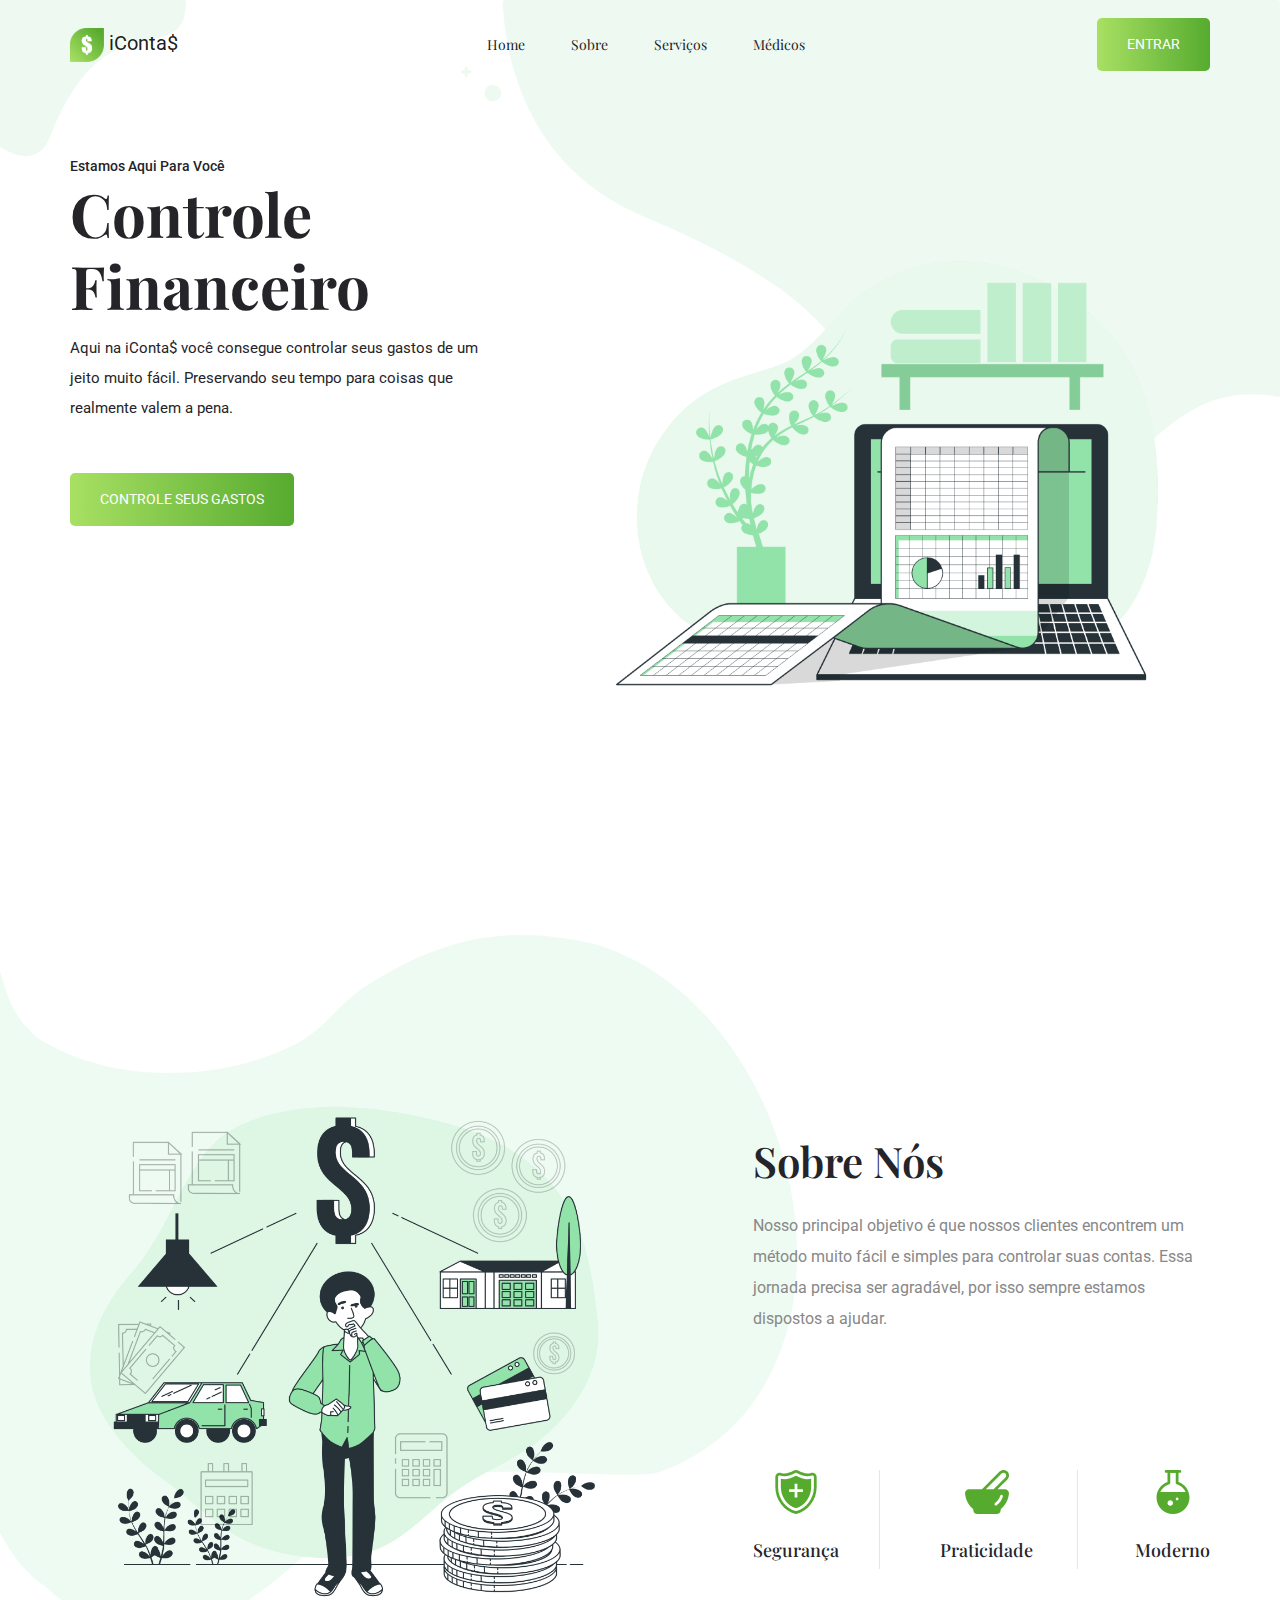
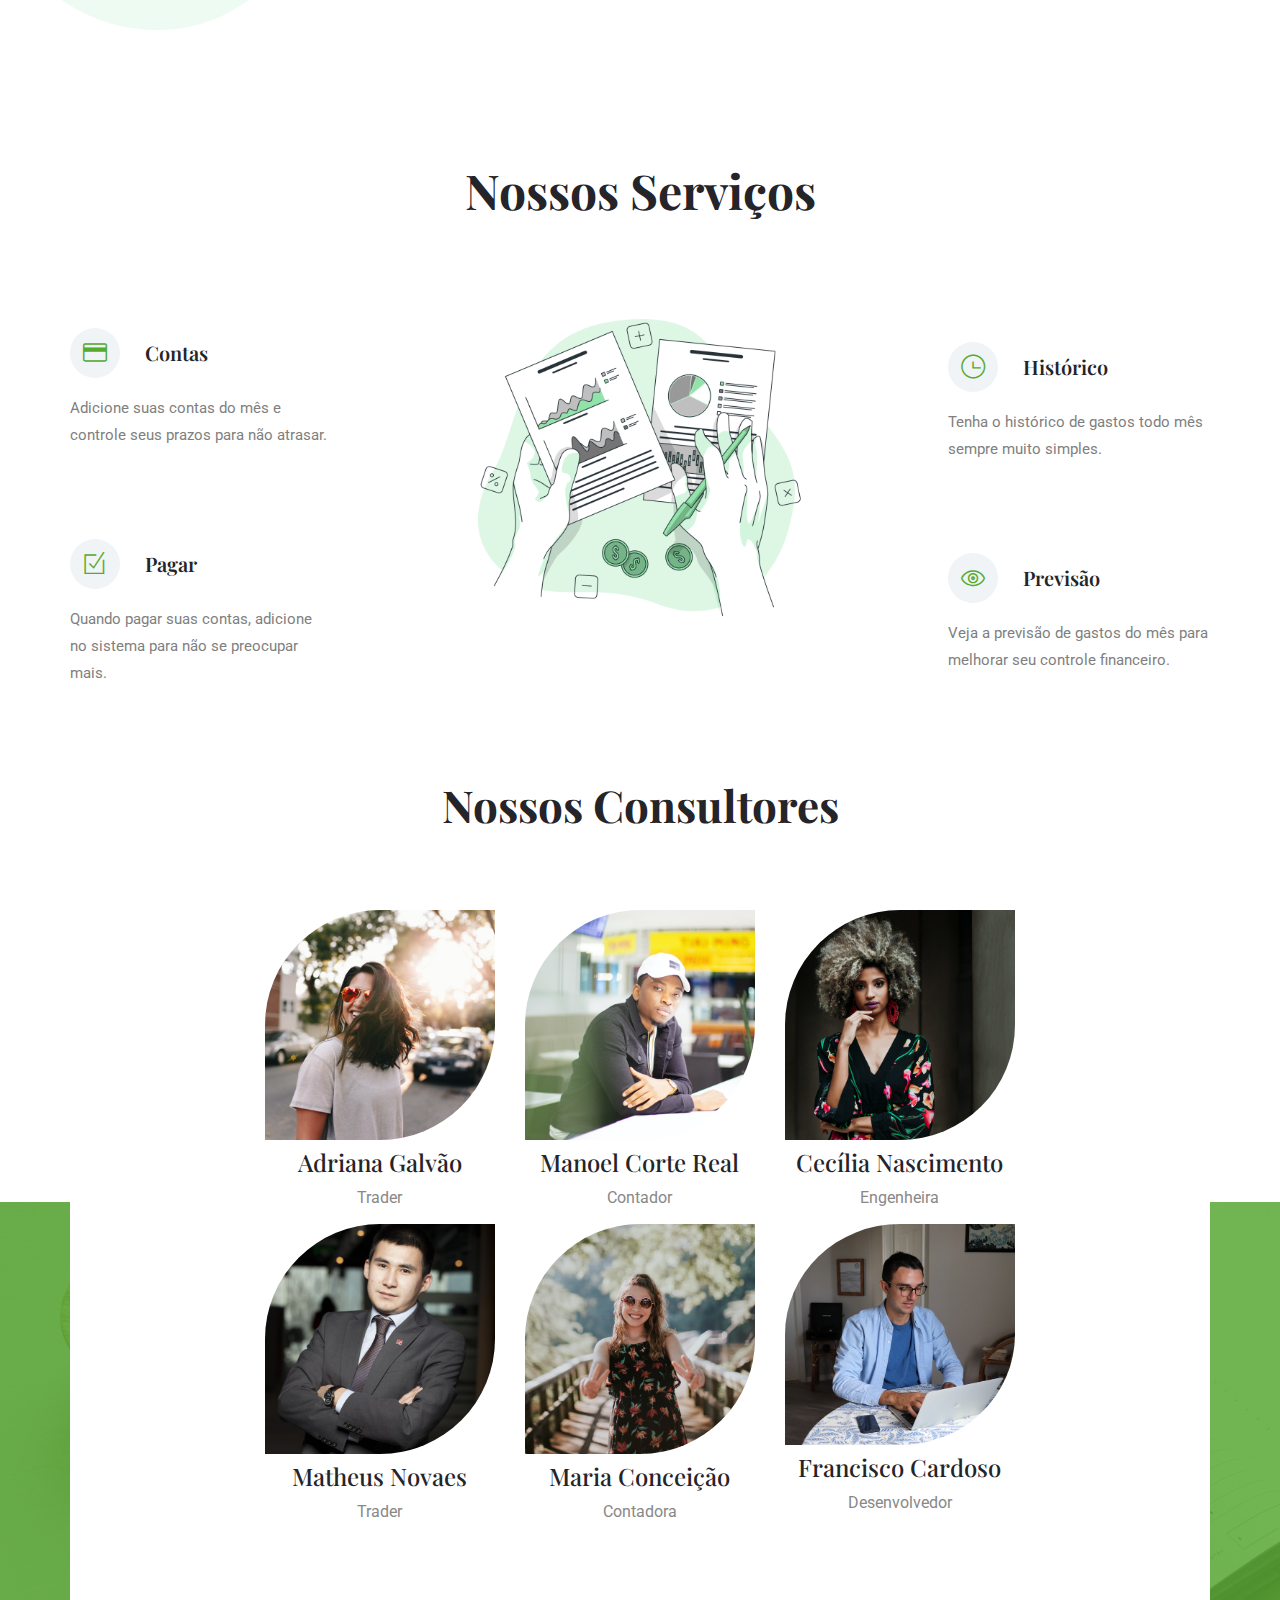
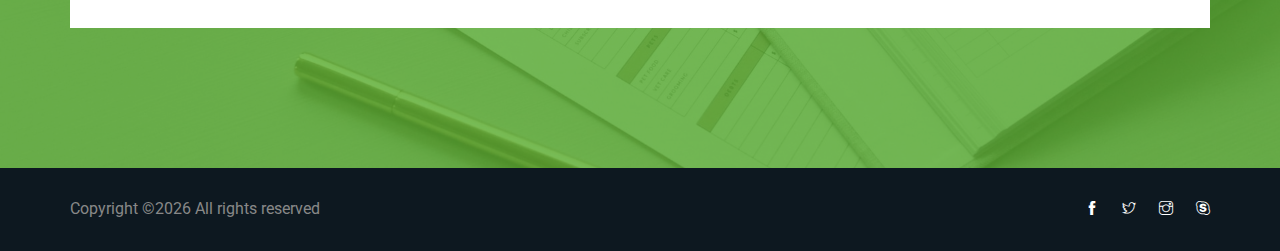
==== templates/index.html @ d731436c "Initial commit" ====
<!DOCTYPE html>
<html>
    <head>
        <!-- Required meta tags -->
        <meta charset="utf-8">
        <meta name="viewport" content="width=device-width, initial-scale=1, shrink-to-fit=no">
        <meta name="description" content="Nosso principal objetivo é que nossos pacientes encontrem o médico perfeito e agende uma consulta do modo mais fácil possível. Essa jornada precisa ser agradável, por isso sempre estamos dispostos a ajudar." />
        <meta name="keywords" content="medico, agendar, consulta, online, agendar consulta, clinica"/>
        <meta name="author" content="Eduardo Nascimento"/>
        <title>iConta$ | Controle de Gastos</title>
        <link rel="icon" href="/static/img/landing/favicon.png">
        <!-- Bootstrap CSS -->
        <link rel="stylesheet" href="/static/css/bootstrap.min.css">
        <!-- themify CSS -->
        <link rel="stylesheet" href="/static/css/landing/themify-icons.css">
        <!-- style CSS -->
        <link rel="stylesheet" href="/static/css/landing/app.css">
    </head>
    <body>
        <!--::header part start::-->
        <header class="main_menu home_menu">
            <div class="container">
                <div class="row align-items-center">
                    <div class="col-lg-12">
                        <nav class="navbar navbar-expand-lg navbar-light">
                            <a class="navbar-brand" href="/"> <img src="/static/img/landing/logo.png" width="34"
                                    alt="logo"> iConta$
                            </a>
                            <button class="navbar-toggler" type="button" data-toggle="collapse"
                                data-target="#navbarSupportedContent" aria-controls="navbarSupportedContent"
                                aria-expanded="false" aria-label="Toggle navigation">
                                <span class="navbar-toggler-icon"></span>
                            </button>

                            <div class="collapse navbar-collapse main-menu-item justify-content-center"
                                id="navbarSupportedContent">
                                <ul class="navbar-nav align-items-center">
                                    <li class="nav-item active">
                                        <a class="nav-link" href="#">Home</a>
                                    </li>
                                    <li class="nav-item">
                                        <a class="nav-link" href="#about">Sobre</a>
                                    </li>
                                    <li class="nav-item">
                                        <a class="nav-link" href="#services">Serviços</a>
                                    </li>
                                    <li class="nav-item">
                                        <a class="nav-link" href="#doctors">Médicos</a>
                                    </li>
                                </ul>
                            </div>
                            <a class="btn_2 d-none d-lg-block" href="/login">Entrar</a>
                        </nav>
                    </div>
                </div>
            </div>
        </header>
        <!-- Header part end-->

        <!-- banner part start-->
        <section class="banner_part">
            <div class="container">
                <div class="row align-items-center">
                    <div class="col-lg-5 col-xl-5">
                        <div class="banner_text">
                            <div class="banner_text_iner">
                                <h5>Estamos aqui para você</h5>
                                <h1>Controle Financeiro</h1>
                                <p>Aqui na iConta$ você consegue controlar seus gastos
                                    de um jeito muito fácil. Preservando seu tempo
                                    para coisas que realmente valem a pena.</p>
                                <a href="/login" class="btn_2">Controle seus gastos</a>
                            </div>
                        </div>
                    </div>
                    <div class="col-lg-7">
                        <div class="banner_img">
                            <img src="/static/img/landing/header-image.png" alt="">
                        </div>
                    </div>
                </div>
            </div>
        </section>
        <!-- banner part start-->

        <!-- about us part start-->
        <section class="about_us padding_top" id="about">
            <div class="container">
                <div class="row justify-content-between align-items-center">
                    <div class="col-md-6 col-lg-6">
                        <div class="about_us_img">
                            <img src="/static/img/landing/about-image.png" alt="">
                        </div>
                    </div>
                    <div class="col-md-6 col-lg-5">
                        <div class="about_us_text">
                            <h2>Sobre Nós</h2>
                            <p>Nosso principal objetivo é que nossos clientes encontrem um método
                                muito fácil e simples para controlar suas contas. Essa jornada
                                precisa ser agradável, por isso sempre estamos dispostos a ajudar. </p>
                            <div class="banner_item">
                                <div class="single_item">
                                    <img src="/static/img/landing/icon/banner_1.svg" alt="">
                                    <h5>Segurança</h5>
                                </div>
                                <div class="single_item">
                                    <img src="/static/img/landing/icon/banner_2.svg" alt="">
                                    <h5>Praticidade</h5>
                                </div>
                                <div class="single_item">
                                    <img src="/static/img/landing/icon/banner_3.svg" alt="">
                                    <h5>Moderno</h5>
                                </div>
                            </div>
                        </div>
                    </div>
                </div>
            </div>
        </section>
        <!-- about us part end-->

        <!-- feature_part start-->
        <section class="feature_part" id="services">
            <div class="container">
                <div class="row justify-content-center">
                    <div class="col-xl-8">
                        <div class="section_tittle text-center">
                            <h2>Nossos Serviços</h2>
                        </div>
                    </div>
                </div>
                <div class="row justify-content-between align-items-center">
                    <div class="col-lg-3 col-sm-12">
                        <div class="single_feature">
                            <div class="single_feature_part">
                                <span class="single_feature_icon">
                                    <i class="ti-credit-card"></i>
                                </span>
                                <h4>Contas</h4>
                                <p>Adicione suas contas do mês
                                    e controle seus prazos para
                                    não atrasar.</p>
                            </div>
                        </div>
                        <div class="single_feature">
                            <div class="single_feature_part">
                                <span class="single_feature_icon">
                                    <i class="ti-check-box"></i>
                                </span>
                                <h4>Pagar</h4>
                                <p>Quando pagar suas contas,
                                    adicione no sistema para
                                    não se preocupar mais.</p>
                            </div>
                        </div>
                    </div>
                    <div class="col-lg-4 col-sm-12">
                        <div class="single_feature_img">
                            <img src="/static/img/landing/services-image.png" alt="">
                        </div>
                    </div>
                    <div class="col-lg-3 col-sm-12">
                        <div class="single_feature">
                            <div class="single_feature_part">
                                <span class="single_feature_icon">
                                    <i class="ti-time"></i>
                                </span>
                                <h4>Histórico</h4>
                                <p>Tenha o histórico de
                                    gastos todo mês sempre
                                    muito simples.
                                </p>
                            </div>
                        </div>
                        <div class="single_feature">
                            <div class="single_feature_part">
                                <span class="single_feature_icon">
                                    <i class="ti-eye"></i>
                                </span>
                                <h4>Previsão</h4>
                                <p>Veja a previsão de gastos
                                    do mês para melhorar seu
                                    controle financeiro.</p>
                            </div>
                        </div>
                    </div>
                </div>
            </div>
        </section>
        <!-- feature_part start-->

        <!-- our depertment part start-->
        <section class="our_depertment section_padding" id="doctors">
            <div class="container">
                <div class="row justify-content-center text-center">
                    <div class="col-xl-12">
                        <div class="depertment_content">
                            <div class="row justify-content-center">
                                <div class="col-xl-8">
                                    <h2>Nossos Consultores</h2>
                                    <div class="row">
                                        <div class="col-lg-4 col-sm-4">
                                            <img class="img-shape" src="/static/img/pictures/woman-1.jpg" alt="doctor">
                                            <h3>Adriana Galvão</h3>
                                            <p>Trader</p>
                                        </div>
                                        <div class="col-lg-4 col-sm-4">
                                            <img class="img-shape" src="/static/img/pictures/man-1.jpg" alt="doctor">
                                            <h3>Manoel Corte Real</h3>
                                            <p>Contador</p>
                                        </div>
                                        <div class="col-lg-4 col-sm-4">
                                            <img class="img-shape" src="/static/img/pictures/woman-2-extra.jpg" alt="doctor">
                                            <h3>Cecília Nascimento</h3>
                                            <p>Engenheira</p>
                                        </div>
                                        <div class="col-lg-4 col-sm-4">
                                            <img class="img-shape" src="/static/img/pictures/man-2.jpg" alt="doctor">
                                            <h3>Matheus Novaes</h3>
                                            <p>Trader</p>
                                        </div>
                                        <div class="col-lg-4 col-sm-4">
                                            <img class="img-shape" src="/static/img/pictures/woman-3.jpg" alt="doctor">
                                            <h3>Maria Conceição</h3>
                                            <p>Contadora</p>
                                        </div>
                                        <div class="col-lg-4 col-sm-4">
                                            <img class="img-shape" src="/static/img/pictures/man-3.jpg" alt="doctor">
                                            <h3>Francisco Cardoso</h3>
                                            <p>Desenvolvedor</p>
                                        </div>
                                    </div>
                                </div>
                            </div>

                        </div>
                    </div>
                </div>
            </div>
        </section>
        <!-- our depertment part end-->

        <!-- footer part start-->
        <footer class="footer-area">
            <div class="copyright_part">
                <div class="container">
                    <div class="row align-items-center">
                        <p class="footer-text m-0 col-lg-8 col-md-12">
                            Copyright &copy;<script>
                                document.write(new Date().getFullYear());
                            </script> All rights reserved
                        </p>
                        <div class="col-lg-4 col-md-12 text-center text-lg-right footer-social">
                            <a href="#"><i class="ti-facebook"></i></a>
                            <a href="#"> <i class="ti-twitter"></i> </a>
                            <a href="#"><i class="ti-instagram"></i></a>
                            <a href="#"><i class="ti-skype"></i></a>
                        </div>
                    </div>
                </div>
            </div>
        </footer>
        <!-- footer part end-->

        <!-- jquery plugins here-->
        <script src="/static/js/landing/jquery-1.12.1.min.js"></script>
        <!-- custom js -->
        <script src="/static/js/landing/custom.js"></script>
    </body>
</html>
---- static/css/landing/themify-icons.css ----
@font-face {
	font-family: 'themify';
	src:url('../../fonts/landing/themify.eot?-fvbane');
	src:url('../../fonts/landing/themify.eot?#iefix-fvbane') format('embedded-opentype'),
		url('../../fonts/landing/themify.woff?-fvbane') format('woff'),
		url('../../fonts/landing/themify.ttf?-fvbane') format('truetype'),
		url('../../fonts/landing/themify.svg?-fvbane#themify') format('svg');
	font-weight: normal;
	font-style: normal;
}

[class^="ti-"], [class*=" ti-"] {
	font-family: 'themify';
	font-style: normal;
	font-weight: normal;
	font-variant: normal;
	text-transform: none;
	line-height: 1;

	/* Better Font Rendering =========== */
	-webkit-font-smoothing: antialiased;
	-moz-osx-font-smoothing: grayscale;
}

.ti-wand:before {
	content: "\e600";
}
.ti-volume:before {
	content: "\e601";
}
.ti-user:before {
	content: "\e602";
}
.ti-unlock:before {
	content: "\e603";
}
.ti-unlink:before {
	content: "\e604";
}
.ti-trash:before {
	content: "\e605";
}
.ti-thought:before {
	content: "\e606";
}
.ti-target:before {
	content: "\e607";
}
.ti-tag:before {
	content: "\e608";
}
.ti-tablet:before {
	content: "\e609";
}
.ti-star:before {
	content: "\e60a";
}
.ti-spray:before {
	content: "\e60b";
}
.ti-signal:before {
	content: "\e60c";
}
.ti-shopping-cart:before {
	content: "\e60d";
}
.ti-shopping-cart-full:before {
	content: "\e60e";
}
.ti-settings:before {
	content: "\e60f";
}
.ti-search:before {
	content: "\e610";
}
.ti-zoom-in:before {
	content: "\e611";
}
.ti-zoom-out:before {
	content: "\e612";
}
.ti-cut:before {
	content: "\e613";
}
.ti-ruler:before {
	content: "\e614";
}
.ti-ruler-pencil:before {
	content: "\e615";
}
.ti-ruler-alt:before {
	content: "\e616";
}
.ti-bookmark:before {
	content: "\e617";
}
.ti-bookmark-alt:before {
	content: "\e618";
}
.ti-reload:before {
	content: "\e619";
}
.ti-plus:before {
	content: "\e61a";
}
.ti-pin:before {
	content: "\e61b";
}
.ti-pencil:before {
	content: "\e61c";
}
.ti-pencil-alt:before {
	content: "\e61d";
}
.ti-paint-roller:before {
	content: "\e61e";
}
.ti-paint-bucket:before {
	content: "\e61f";
}
.ti-na:before {
	content: "\e620";
}
.ti-mobile:before {
	content: "\e621";
}
.ti-minus:before {
	content: "\e622";
}
.ti-medall:before {
	content: "\e623";
}
.ti-medall-alt:before {
	content: "\e624";
}
.ti-marker:before {
	content: "\e625";
}
.ti-marker-alt:before {
	content: "\e626";
}
.ti-arrow-up:before {
	content: "\e627";
}
.ti-arrow-right:before {
	content: "\e628";
}
.ti-arrow-left:before {
	content: "\e629";
}
.ti-arrow-down:before {
	content: "\e62a";
}
.ti-lock:before {
	content: "\e62b";
}
.ti-location-arrow:before {
	content: "\e62c";
}
.ti-link:before {
	content: "\e62d";
}
.ti-layout:before {
	content: "\e62e";
}
.ti-layers:before {
	content: "\e62f";
}
.ti-layers-alt:before {
	content: "\e630";
}
.ti-key:before {
	content: "\e631";
}
.ti-import:before {
	content: "\e632";
}
.ti-image:before {
	content: "\e633";
}
.ti-heart:before {
	content: "\e634";
}
.ti-heart-broken:before {
	content: "\e635";
}
.ti-hand-stop:before {
	content: "\e636";
}
.ti-hand-open:before {
	content: "\e637";
}
.ti-hand-drag:before {
	content: "\e638";
}
.ti-folder:before {
	content: "\e639";
}
.ti-flag:before {
	content: "\e63a";
}
.ti-flag-alt:before {
	content: "\e63b";
}
.ti-flag-alt-2:before {
	content: "\e63c";
}
.ti-eye:before {
	content: "\e63d";
}
.ti-export:before {
	content: "\e63e";
}
.ti-exchange-vertical:before {
	content: "\e63f";
}
.ti-desktop:before {
	content: "\e640";
}
.ti-cup:before {
	content: "\e641";
}
.ti-crown:before {
	content: "\e642";
}
.ti-comments:before {
	content: "\e643";
}
.ti-comment:before {
	content: "\e644";
}
.ti-comment-alt:before {
	content: "\e645";
}
.ti-close:before {
	content: "\e646";
}
.ti-clip:before {
	content: "\e647";
}
.ti-angle-up:before {
	content: "\e648";
}
.ti-angle-right:before {
	content: "\e649";
}
.ti-angle-left:before {
	content: "\e64a";
}
.ti-angle-down:before {
	content: "\e64b";
}
.ti-check:before {
	content: "\e64c";
}
.ti-check-box:before {
	content: "\e64d";
}
.ti-camera:before {
	content: "\e64e";
}
.ti-announcement:before {
	content: "\e64f";
}
.ti-brush:before {
	content: "\e650";
}
.ti-briefcase:before {
	content: "\e651";
}
.ti-bolt:before {
	content: "\e652";
}
.ti-bolt-alt:before {
	content: "\e653";
}
.ti-blackboard:before {
	content: "\e654";
}
.ti-bag:before {
	content: "\e655";
}
.ti-move:before {
	content: "\e656";
}
.ti-arrows-vertical:before {
	content: "\e657";
}
.ti-arrows-horizontal:before {
	content: "\e658";
}
.ti-fullscreen:before {
	content: "\e659";
}
.ti-arrow-top-right:before {
	content: "\e65a";
}
.ti-arrow-top-left:before {
	content: "\e65b";
}
.ti-arrow-circle-up:before {
	content: "\e65c";
}
.ti-arrow-circle-right:before {
	content: "\e65d";
}
.ti-arrow-circle-left:before {
	content: "\e65e";
}
.ti-arrow-circle-down:before {
	content: "\e65f";
}
.ti-angle-double-up:before {
	content: "\e660";
}
.ti-angle-double-right:before {
	content: "\e661";
}
.ti-angle-double-left:before {
	content: "\e662";
}
.ti-angle-double-down:before {
	content: "\e663";
}
.ti-zip:before {
	content: "\e664";
}
.ti-world:before {
	content: "\e665";
}
.ti-wheelchair:before {
	content: "\e666";
}
.ti-view-list:before {
	content: "\e667";
}
.ti-view-list-alt:before {
	content: "\e668";
}
.ti-view-grid:before {
	content: "\e669";
}
.ti-uppercase:before {
	content: "\e66a";
}
.ti-upload:before {
	content: "\e66b";
}
.ti-underline:before {
	content: "\e66c";
}
.ti-truck:before {
	content: "\e66d";
}
.ti-timer:before {
	content: "\e66e";
}
.ti-ticket:before {
	content: "\e66f";
}
.ti-thumb-up:before {
	content: "\e670";
}
.ti-thumb-down:before {
	content: "\e671";
}
.ti-text:before {
	content: "\e672";
}
.ti-stats-up:before {
	content: "\e673";
}
.ti-stats-down:before {
	content: "\e674";
}
.ti-split-v:before {
	content: "\e675";
}
.ti-split-h:before {
	content: "\e676";
}
.ti-smallcap:before {
	content: "\e677";
}
.ti-shine:before {
	content: "\e678";
}
.ti-shift-right:before {
	content: "\e679";
}
.ti-shift-left:before {
	content: "\e67a";
}
.ti-shield:before {
	content: "\e67b";
}
.ti-notepad:before {
	content: "\e67c";
}
.ti-server:before {
	content: "\e67d";
}
.ti-quote-right:before {
	content: "\e67e";
}
.ti-quote-left:before {
	content: "\e67f";
}
.ti-pulse:before {
	content: "\e680";
}
.ti-printer:before {
	content: "\e681";
}
.ti-power-off:before {
	content: "\e682";
}
.ti-plug:before {
	content: "\e683";
}
.ti-pie-chart:before {
	content: "\e684";
}
.ti-paragraph:before {
	content: "\e685";
}
.ti-panel:before {
	content: "\e686";
}
.ti-package:before {
	content: "\e687";
}
.ti-music:before {
	content: "\e688";
}
.ti-music-alt:before {
	content: "\e689";
}
.ti-mouse:before {
	content: "\e68a";
}
.ti-mouse-alt:before {
	content: "\e68b";
}
.ti-money:before {
	content: "\e68c";
}
.ti-microphone:before {
	content: "\e68d";
}
.ti-menu:before {
	content: "\e68e";
}
.ti-menu-alt:before {
	content: "\e68f";
}
.ti-map:before {
	content: "\e690";
}
.ti-map-alt:before {
	content: "\e691";
}
.ti-loop:before {
	content: "\e692";
}
.ti-location-pin:before {
	content: "\e693";
}
.ti-list:before {
	content: "\e694";
}
.ti-light-bulb:before {
	content: "\e695";
}
.ti-Italic:before {
	content: "\e696";
}
.ti-info:before {
	content: "\e697";
}
.ti-infinite:before {
	content: "\e698";
}
.ti-id-badge:before {
	content: "\e699";
}
.ti-hummer:before {
	content: "\e69a";
}
.ti-home:before {
	content: "\e69b";
}
.ti-help:before {
	content: "\e69c";
}
.ti-headphone:before {
	content: "\e69d";
}
.ti-harddrives:before {
	content: "\e69e";
}
.ti-harddrive:before {
	content: "\e69f";
}
.ti-gift:before {
	content: "\e6a0";
}
.ti-game:before {
	content: "\e6a1";
}
.ti-filter:before {
	content: "\e6a2";
}
.ti-files:before {
	content: "\e6a3";
}
.ti-file:before {
	content: "\e6a4";
}
.ti-eraser:before {
	content: "\e6a5";
}
.ti-envelope:before {
	content: "\e6a6";
}
.ti-download:before {
	content: "\e6a7";
}
.ti-direction:before {
	content: "\e6a8";
}
.ti-direction-alt:before {
	content: "\e6a9";
}
.ti-dashboard:before {
	content: "\e6aa";
}
.ti-control-stop:before {
	content: "\e6ab";
}
.ti-control-shuffle:before {
	content: "\e6ac";
}
.ti-control-play:before {
	content: "\e6ad";
}
.ti-control-pause:before {
	content: "\e6ae";
}
.ti-control-forward:before {
	content: "\e6af";
}
.ti-control-backward:before {
	content: "\e6b0";
}
.ti-cloud:before {
	content: "\e6b1";
}
.ti-cloud-up:before {
	content: "\e6b2";
}
.ti-cloud-down:before {
	content: "\e6b3";
}
.ti-clipboard:before {
	content: "\e6b4";
}
.ti-car:before {
	content: "\e6b5";
}
.ti-calendar:before {
	content: "\e6b6";
}
.ti-book:before {
	content: "\e6b7";
}
.ti-bell:before {
	content: "\e6b8";
}
.ti-basketball:before {
	content: "\e6b9";
}
.ti-bar-chart:before {
	content: "\e6ba";
}
.ti-bar-chart-alt:before {
	content: "\e6bb";
}
.ti-back-right:before {
	content: "\e6bc";
}
.ti-back-left:before {
	content: "\e6bd";
}
.ti-arrows-corner:before {
	content: "\e6be";
}
.ti-archive:before {
	content: "\e6bf";
}
.ti-anchor:before {
	content: "\e6c0";
}
.ti-align-right:before {
	content: "\e6c1";
}
.ti-align-left:before {
	content: "\e6c2";
}
.ti-align-justify:before {
	content: "\e6c3";
}
.ti-align-center:before {
	content: "\e6c4";
}
.ti-alert:before {
	content: "\e6c5";
}
.ti-alarm-clock:before {
	content: "\e6c6";
}
.ti-agenda:before {
	content: "\e6c7";
}
.ti-write:before {
	content: "\e6c8";
}
.ti-window:before {
	content: "\e6c9";
}
.ti-widgetized:before {
	content: "\e6ca";
}
.ti-widget:before {
	content: "\e6cb";
}
.ti-widget-alt:before {
	content: "\e6cc";
}
.ti-wallet:before {
	content: "\e6cd";
}
.ti-video-clapper:before {
	content: "\e6ce";
}
.ti-video-camera:before {
	content: "\e6cf";
}
.ti-vector:before {
	content: "\e6d0";
}
.ti-themify-logo:before {
	content: "\e6d1";
}
.ti-themify-favicon:before {
	content: "\e6d2";
}
.ti-themify-favicon-alt:before {
	content: "\e6d3";
}
.ti-support:before {
	content: "\e6d4";
}
.ti-stamp:before {
	content: "\e6d5";
}
.ti-split-v-alt:before {
	content: "\e6d6";
}
.ti-slice:before {
	content: "\e6d7";
}
.ti-shortcode:before {
	content: "\e6d8";
}
.ti-shift-right-alt:before {
	content: "\e6d9";
}
.ti-shift-left-alt:before {
	content: "\e6da";
}
.ti-ruler-alt-2:before {
	content: "\e6db";
}
.ti-receipt:before {
	content: "\e6dc";
}
.ti-pin2:before {
	content: "\e6dd";
}
.ti-pin-alt:before {
	content: "\e6de";
}
.ti-pencil-alt2:before {
	content: "\e6df";
}
.ti-palette:before {
	content: "\e6e0";
}
.ti-more:before {
	content: "\e6e1";
}
.ti-more-alt:before {
	content: "\e6e2";
}
.ti-microphone-alt:before {
	content: "\e6e3";
}
.ti-magnet:before {
	content: "\e6e4";
}
.ti-line-double:before {
	content: "\e6e5";
}
.ti-line-dotted:before {
	content: "\e6e6";
}
.ti-line-dashed:before {
	content: "\e6e7";
}
.ti-layout-width-full:before {
	content: "\e6e8";
}
.ti-layout-width-default:before {
	content: "\e6e9";
}
.ti-layout-width-default-alt:before {
	content: "\e6ea";
}
.ti-layout-tab:before {
	content: "\e6eb";
}
.ti-layout-tab-window:before {
	content: "\e6ec";
}
.ti-layout-tab-v:before {
	content: "\e6ed";
}
.ti-layout-tab-min:before {
	content: "\e6ee";
}
.ti-layout-slider:before {
	content: "\e6ef";
}
.ti-layout-slider-alt:before {
	content: "\e6f0";
}
.ti-layout-sidebar-right:before {
	content: "\e6f1";
}
.ti-layout-sidebar-none:before {
	content: "\e6f2";
}
.ti-layout-sidebar-left:before {
	content: "\e6f3";
}
.ti-layout-placeholder:before {
	content: "\e6f4";
}
.ti-layout-menu:before {
	content: "\e6f5";
}
.ti-layout-menu-v:before {
	content: "\e6f6";
}
.ti-layout-menu-separated:before {
	content: "\e6f7";
}
.ti-layout-menu-full:before {
	content: "\e6f8";
}
.ti-layout-media-right-alt:before {
	content: "\e6f9";
}
.ti-layout-media-right:before {
	content: "\e6fa";
}
.ti-layout-media-overlay:before {
	content: "\e6fb";
}
.ti-layout-media-overlay-alt:before {
	content: "\e6fc";
}
.ti-layout-media-overlay-alt-2:before {
	content: "\e6fd";
}
.ti-layout-media-left-alt:before {
	content: "\e6fe";
}
.ti-layout-media-left:before {
	content: "\e6ff";
}
.ti-layout-media-center-alt:before {
	content: "\e700";
}
.ti-layout-media-center:before {
	content: "\e701";
}
.ti-layout-list-thumb:before {
	content: "\e702";
}
.ti-layout-list-thumb-alt:before {
	content: "\e703";
}
.ti-layout-list-post:before {
	content: "\e704";
}
.ti-layout-list-large-image:before {
	content: "\e705";
}
.ti-layout-line-solid:before {
	content: "\e706";
}
.ti-layout-grid4:before {
	content: "\e707";
}
.ti-layout-grid3:before {
	content: "\e708";
}
.ti-layout-grid2:before {
	content: "\e709";
}
.ti-layout-grid2-thumb:before {
	content: "\e70a";
}
.ti-layout-cta-right:before {
	content: "\e70b";
}
.ti-layout-cta-left:before {
	content: "\e70c";
}
.ti-layout-cta-center:before {
	content: "\e70d";
}
.ti-layout-cta-btn-right:before {
	content: "\e70e";
}
.ti-layout-cta-btn-left:before {
	content: "\e70f";
}
.ti-layout-column4:before {
	content: "\e710";
}
.ti-layout-column3:before {
	content: "\e711";
}
.ti-layout-column2:before {
	content: "\e712";
}
.ti-layout-accordion-separated:before {
	content: "\e713";
}
.ti-layout-accordion-merged:before {
	content: "\e714";
}
.ti-layout-accordion-list:before {
	content: "\e715";
}
.ti-ink-pen:before {
	content: "\e716";
}
.ti-info-alt:before {
	content: "\e717";
}
.ti-help-alt:before {
	content: "\e718";
}
.ti-headphone-alt:before {
	content: "\e719";
}
.ti-hand-point-up:before {
	content: "\e71a";
}
.ti-hand-point-right:before {
	content: "\e71b";
}
.ti-hand-point-left:before {
	content: "\e71c";
}
.ti-hand-point-down:before {
	content: "\e71d";
}
.ti-gallery:before {
	content: "\e71e";
}
.ti-face-smile:before {
	content: "\e71f";
}
.ti-face-sad:before {
	content: "\e720";
}
.ti-credit-card:before {
	content: "\e721";
}
.ti-control-skip-forward:before {
	content: "\e722";
}
.ti-control-skip-backward:before {
	content: "\e723";
}
.ti-control-record:before {
	content: "\e724";
}
.ti-control-eject:before {
	content: "\e725";
}
.ti-comments-smiley:before {
	content: "\e726";
}
.ti-brush-alt:before {
	content: "\e727";
}
.ti-youtube:before {
	content: "\e728";
}
.ti-vimeo:before {
	content: "\e729";
}
.ti-twitter:before {
	content: "\e72a";
}
.ti-time:before {
	content: "\e72b";
}
.ti-tumblr:before {
	content: "\e72c";
}
.ti-skype:before {
	content: "\e72d";
}
.ti-share:before {
	content: "\e72e";
}
.ti-share-alt:before {
	content: "\e72f";
}
.ti-rocket:before {
	content: "\e730";
}
.ti-pinterest:before {
	content: "\e731";
}
.ti-new-window:before {
	content: "\e732";
}
.ti-microsoft:before {
	content: "\e733";
}
.ti-list-ol:before {
	content: "\e734";
}
.ti-linkedin:before {
	content: "\e735";
}
.ti-layout-sidebar-2:before {
	content: "\e736";
}
.ti-layout-grid4-alt:before {
	content: "\e737";
}
.ti-layout-grid3-alt:before {
	content: "\e738";
}
.ti-layout-grid2-alt:before {
	content: "\e739";
}
.ti-layout-column4-alt:before {
	content: "\e73a";
}
.ti-layout-column3-alt:before {
	content: "\e73b";
}
.ti-layout-column2-alt:before {
	content: "\e73c";
}
.ti-instagram:before {
	content: "\e73d";
}
.ti-google:before {
	content: "\e73e";
}
.ti-github:before {
	content: "\e73f";
}
.ti-flickr:before {
	content: "\e740";
}
.ti-facebook:before {
	content: "\e741";
}
.ti-dropbox:before {
	content: "\e742";
}
.ti-dribbble:before {
	content: "\e743";
}
.ti-apple:before {
	content: "\e744";
}
.ti-android:before {
	content: "\e745";
}
.ti-save:before {
	content: "\e746";
}
.ti-save-alt:before {
	content: "\e747";
}
.ti-yahoo:before {
	content: "\e748";
}
.ti-wordpress:before {
	content: "\e749";
}
.ti-vimeo-alt:before {
	content: "\e74a";
}
.ti-twitter-alt:before {
	content: "\e74b";
}
.ti-tumblr-alt:before {
	content: "\e74c";
}
.ti-trello:before {
	content: "\e74d";
}
.ti-stack-overflow:before {
	content: "\e74e";
}
.ti-soundcloud:before {
	content: "\e74f";
}
.ti-sharethis:before {
	content: "\e750";
}
.ti-sharethis-alt:before {
	content: "\e751";
}
.ti-reddit:before {
	content: "\e752";
}
.ti-pinterest-alt:before {
	content: "\e753";
}
.ti-microsoft-alt:before {
	content: "\e754";
}
.ti-linux:before {
	content: "\e755";
}
.ti-jsfiddle:before {
	content: "\e756";
}
.ti-joomla:before {
	content: "\e757";
}
.ti-html5:before {
	content: "\e758";
}
.ti-flickr-alt:before {
	content: "\e759";
}
.ti-email:before {
	content: "\e75a";
}
.ti-drupal:before {
	content: "\e75b";
}
.ti-dropbox-alt:before {
	content: "\e75c";
}
.ti-css3:before {
	content: "\e75d";
}
.ti-rss:before {
	content: "\e75e";
}
.ti-rss-alt:before {
	content: "\e75f";
}
---- static/css/landing/app.css ----
@import url(https://fonts.googleapis.com/css?family=Playfair+Display:400,700|Roboto:300,400,500,700&display=swap);.btn_1,.btn_2{background-image:linear-gradient(90deg,#a8e063,#56ab2f,#a8e063)}body{font-family:Roboto,sans-serif;padding:0;margin:0;font-size:14px}.message_submit_form:focus{outline:none}input:focus,input:hover{outline:none!important}.gray_bg{background-color:#f7f7f7}.section_padding{padding:140px 0}@media only screen and (min-width:992px) and (max-width:1200px){.section_padding{padding:80px 0}}@media only screen and (min-width:768px) and (max-width:991px){.section_padding{padding:70px 0}}@media (max-width:576px){.section_padding{padding:70px 0}}@media only screen and (min-width:576px) and (max-width:767px){.section_padding{padding:70px 0}}.single_padding_top{padding-top:140px!important}@media only screen and (min-width:992px) and (max-width:1200px){.single_padding_top{padding-top:70px!important}}@media only screen and (min-width:768px) and (max-width:991px){.single_padding_top{padding-top:70px!important}}@media (max-width:576px){.single_padding_top{padding-top:70px!important}}@media only screen and (min-width:576px) and (max-width:767px){.single_padding_top{padding-top:80px!important}}.padding_top{padding-top:140px}@media only screen and (min-width:992px) and (max-width:1200px){.padding_top{padding-top:80px}}@media only screen and (min-width:768px) and (max-width:991px){.padding_top{padding-top:70px}}@media (max-width:576px){.padding_top{padding-top:70px}}@media only screen and (min-width:576px) and (max-width:767px){.padding_top{padding-top:70px}}.padding_bottom{padding-bottom:140px}@media only screen and (min-width:992px) and (max-width:1200px){.padding_bottom{padding-bottom:80px}}@media only screen and (min-width:768px) and (max-width:991px){.padding_bottom{padding-bottom:70px}}@media (max-width:576px){.padding_bottom{padding-bottom:70px}}@media only screen and (min-width:576px) and (max-width:767px){.padding_bottom{padding-bottom:70px}}a{transition:.5s}a,a:hover{text-decoration:none}a:hover{outline:none}h1,h2,h3,h4,h5,h6{color:#242429;font-family:Playfair Display,serif}p{color:#666;font-family:Roboto,sans-serif;line-height:1.929;font-size:16px;margin-bottom:0;color:#888}h2{font-size:44px;line-height:28px;color:#242429;font-weight:600;line-height:1.222}@media (max-width:576px){h2{font-size:22px;line-height:25px}}@media only screen and (min-width:576px) and (max-width:767px){h2{font-size:24px;line-height:25px}}h3{font-size:24px;line-height:25px}@media (max-width:576px){h3{font-size:20px}}h5{font-size:18px;line-height:22px}img{max-width:100%}.btn:focus,.button:focus,a:focus,button:focus{text-decoration:none;outline:none;box-shadow:none;transition:1s}.section_tittle{margin-bottom:84px}@media (max-width:576px){.section_tittle{margin-bottom:50px}}@media only screen and (min-width:576px) and (max-width:767px){.section_tittle{margin-bottom:50px}}@media only screen and (min-width:768px) and (max-width:991px){.section_tittle{font-size:50px;margin-bottom:50px}}@media only screen and (min-width:992px) and (max-width:1200px){.section_tittle{margin-bottom:50px}}.section_tittle h2{font-size:48px;color:#242429;line-height:40px;font-weight:700;position:relative;margin-bottom:28px}@media (max-width:991px){.section_tittle h2{font-size:25px;line-height:35px;margin-bottom:10px}}@media only screen and (min-width:992px) and (max-width:1200px){.section_tittle h2{font-size:35px;line-height:40px;margin-bottom:10px}}.section_tittle p{color:#7f7f7f;font-weight:500;text-transform:capitalize;margin-bottom:26px;font-size:14px}@media (max-width:576px){.section_tittle p{margin-bottom:10px}}@media only screen and (min-width:576px) and (max-width:767px){.section_tittle p{margin-bottom:10px}}@media only screen and (min-width:768px) and (max-width:991px){.section_tittle p{margin-bottom:10px}}@media only screen and (min-width:992px) and (max-width:1200px){.section_tittle p{margin-bottom:10px}}ul{list-style:none;margin:0;padding:0}.mb_110{margin-bottom:110px}@media (max-width:576px){.mb_110{margin-bottom:220px}}.mt_130{margin-top:130px}@media (max-width:576px){.mt_130{margin-top:70px}}@media only screen and (min-width:576px) and (max-width:767px){.mt_130{margin-top:70px}}@media only screen and (min-width:768px) and (max-width:991px){.mt_130{margin-top:70px}}@media only screen and (min-width:992px) and (max-width:1200px){.mt_130{margin-top:70px}}.mb_130{margin-bottom:130px}@media (max-width:576px){.mb_130{margin-bottom:70px}}@media only screen and (min-width:576px) and (max-width:767px){.mb_130{margin-bottom:70px}}@media only screen and (min-width:768px) and (max-width:991px){.mb_130{margin-bottom:70px}}@media only screen and (min-width:992px) and (max-width:1200px){.mb_130{margin-bottom:70px}}.padding_less_40{margin-bottom:-50px}.z_index{z-index:9!important;position:relative}@media only screen and (min-width:1200px) and (max-width:3640px){.container{max-width:1170px}}@media (max-width:1200px){[class*=hero-ani-]{display:none!important}}.form-control:focus{box-shadow:none}.submit_btn{width:auto;display:inline-block;background:#fff;padding:0 50px;color:#fff;font-size:13px;font-weight:500;line-height:50px;border-radius:5px;outline:none!important;box-shadow:none!important;text-align:center;border:1px solid #edeff2;cursor:pointer;transition:.5s}.submit_btn:hover{background:transparent}.btn_1{display:inline-block;padding:10.5px 36px;font-size:14px;color:#000;transition:all .4s ease-in-out;text-transform:capitalize;border:1px solid #e4e6ea;border-radius:2px;font-family:Playfair Display,serif}.btn_1,.btn_1:hover{background-size:200% auto}.btn_1:hover{background-color:#0065e1!important;color:#fff}@media (max-width:576px){.btn_1{padding:10px 30px;margin-top:25px}}@media only screen and (min-width:576px) and (max-width:767px){.btn_1{padding:10px 30px;margin-top:30px}}@media only screen and (min-width:768px) and (max-width:991px){.btn_1{padding:10px 30px;margin-top:30px}}.btn_2{padding:16px 30px;text-align:center;font-size:14px;color:#fff;transition:all .4s ease-in-out;text-transform:uppercase;border-radius:2px;font-family:Roboto,sans-serif;background-size:200% auto;border-radius:5px;display:inline-block}.btn_2:hover{color:#fff;background-position:100%}.button{display:inline-block;font-size:15px;font-weight:500;padding:12px 54px;border-radius:4px;color:#fff;border:1px solid #edeff2;text-transform:uppercase;background-color:#0065e1;cursor:pointer;transition:.5s}@media (max-width:767px){.button{font-size:13px;padding:9px 24px}}.button:hover{color:#fff}.button-link{letter-spacing:0;color:#a8e063;border:0;padding:0}.button-link:hover{background:transparent;color:#56ab2f}.button-header{color:#fff;border-color:#edeff2}.button-header:hover{background:#b8024c;color:#fff}.button-contactForm{color:#fff;border-color:#edeff2;padding:12px 25px}.our_depertment{background-image:url(/static/img/landing/footer-image.jpg);background-position:50%;background-repeat:no-repeat;background-size:cover;position:relative;z-index:1}@media (max-width:991px){.our_depertment{padding:70px 0 30px}}.our_depertment:after{position:absolute;content:"";left:0;top:0;width:100%;height:100%;background-color:#56ab2f;opacity:.8;z-index:-1}.our_depertment .depertment_content{background-color:#fff;padding:100px 0;margin-top:-652px}@media (max-width:991px){.our_depertment .depertment_content{margin-top:0;background-color:transparent;padding:0}}@media only screen and (min-width:992px) and (max-width:1200px){.our_depertment .depertment_content{margin-top:-170px;padding:80px 15px 20px}}.our_depertment .depertment_content h2{font-size:44px;line-height:30px;font-weight:700;margin-bottom:80px}@media (max-width:991px){.our_depertment .depertment_content h2{margin-bottom:60px;color:#fff;line-height:50px}}@media only screen and (min-width:992px) and (max-width:1200px){.our_depertment .depertment_content h2{font-size:35px}}.our_depertment .single_our_depertment{position:relative;border:1px solid #f2f6f8;padding:60px 15px 32px;margin-bottom:60px;transition:1s}@media (max-width:991px){.our_depertment .single_our_depertment{margin-top:0;background-color:#fff;margin-bottom:40px}}.our_depertment .single_our_depertment .our_depertment_icon{height:50px;width:50px;background-color:#f2f6f8;display:inline-block;line-height:50px;border-radius:50%;position:absolute;left:0;right:0;margin:0 auto;top:-25px}.our_depertment .single_our_depertment .our_depertment_icon img{max-width:25px}.our_depertment .single_our_depertment h4{font-size:22px;font-weight:500;line-height:17px;margin-bottom:27px;transition:1s}.our_depertment .single_our_depertment p{transition:1s}.our_depertment .single_our_depertment:hover{background-color:#0065e1;border:1px solid #0065e1}.our_depertment .single_our_depertment:hover h4,.our_depertment .single_our_depertment:hover p{color:#fff}.single_pepertment_page{margin-top:520px}@media (max-width:991px){.single_pepertment_page{margin-top:70px}}@media only screen and (min-width:992px) and (max-width:1200px){.single_pepertment_page{margin-top:150px}}.img-shape{border-radius:50% 0 50% 0;margin: 10px 0;}.home_menu{position:absolute;left:0;top:0;width:100%;z-index:999}.main_menu .navbar-brand{padding:0!important}@media (max-width:576px){.main_menu .navbar-brand{max-width:120px}}@media only screen and (min-width:576px) and (max-width:767px){.main_menu .navbar-brand{max-width:130px}}.main_menu .navbar-toggler{position:relative;z-index:1}.main_menu .navbar-toggler:after{position:absolute;content:"";width:100%;height:100%;top:0;left:0;z-index:-1;background-size:200% auto}.main_menu .navbar{padding:0}@media (max-width:576px){.main_menu .navbar{padding:15px 0}}@media only screen and (min-width:576px) and (max-width:767px){.main_menu .navbar{padding:15px 0}}.main_menu .main-menu-item{text-align:center;justify-content:center}@media only screen and (min-width:992px) and (max-width:1200px){.main_menu .main-menu-item{padding-left:25px}}.main_menu .main-menu-item ul li .nav-link{color:#242429;font-size:14px;padding:38px 23px;font-family:Playfair Display,serif;line-height:13px;text-transform:capitalize}@media only screen and (min-width:992px) and (max-width:1200px){.main_menu .main-menu-item ul li .nav-link{padding:35px 16px}}.main_menu .main-menu-item ul li .nav-link:hover{color:#0065e1}.main_menu .btn_1{padding:8.5px 34px;margin-left:65px}.dropdown-menu{border:0 solid rgba(0,0,0,.15)!important;background-color:#fafafa}.dropdown .dropdown-menu{transition:all .5s;overflow:hidden;transform-origin:top center;transform:scaleY(0);display:block;margin-top:-1px}.dropdown .dropdown-menu .dropdown-item{font-size:14px;padding:9px 18px!important;color:#000!important;text-transform:capitalize}.dropdown .dropdown-menu .dropdown-item:hover{color:#0065e1!important}.dropdown:hover .dropdown-menu{transform:scale(1)}@media (max-width:991px){.single_page_menu .navbar-collapse ul li .nav-link{color:#000!important}.main_menu .navbar{padding:15px 0}.navbar-light .navbar-toggler{border-color:transparent;padding:0}.navbar-collapse{z-index:9999!important;position:absolute;left:0;top:62px;width:100%;background-color:#fff;text-align:center!important;box-shadow:0 11px 9px -5px rgba(0,0,0,.2)}.main_menu .main-menu-item{text-align:left!important}.main_menu .main-menu-item .nav-item,.main_menu .main-menu-item .nav-item a{padding:5px 15px!important}.navbar-nav{align-items:start!important}.dropdown .dropdown-menu{transform:scaleY(0);display:none;margin-top:10px}.dropdown:hover .dropdown-menu{transform:scale(1);display:block;color:#0065e1}.dropdown .dropdown-item:hover{color:#0065e1!important}}.single_page_menu .logo_2{display:none}.single_page_menu .logo_1{display:inherit}.single_page_menu .main-menu-item ul li .nav-link{color:#fff;font-size:15px;padding:0 24px;font-family:Roboto,sans-serif}@media only screen and (min-width:992px) and (max-width:1200px){.single_page_menu .main-menu-item ul li .nav-link{padding:0 16px}}.menu_fixed{position:fixed;z-index:9999!important;width:100%;background-color:#fff;box-shadow:0 10px 15px rgba(0,0,0,.05);top:0}.menu_fixed .logo_2{display:inherit}.menu_fixed .logo_1{display:none}.menu_fixed .main-menu-item ul li .nav-link{color:#000}.banner_part{height:935px;position:relative;overflow:hidden;background-image:url(/static/img/landing/blob-bg1.svg);background-repeat:no-repeat;}@media (max-width:991px){.banner_part{background-image:none;background-color:#f7f7f7;height:650px}}@media only screen and (min-width:992px) and (max-width:1200px){.banner_part{height:650px}}.banner_part .banner_text{display:table;width:100%;height:935px}.banner_part .banner_text .banner_text_iner{display:table-cell;padding-top:155px}@media (max-width:991px){.banner_part .banner_text .banner_text_iner{vertical-align:middle;padding-top:0}}@media only screen and (min-width:992px) and (max-width:1200px){.banner_part .banner_text .banner_text_iner{padding-top:100px}}@media (max-width:576px){.banner_part .banner_text{text-align:center;padding-top:0;height:650px}}@media only screen and (min-width:576px) and (max-width:767px){.banner_part .banner_text{text-align:center;padding-top:0;height:650px}}@media only screen and (min-width:768px) and (max-width:991px){.banner_part .banner_text{text-align:center;padding-top:0;height:650px}}@media only screen and (min-width:992px) and (max-width:1200px){.banner_part .banner_text{height:650px}}.banner_part .banner_text h5{font-size:14px;text-transform:capitalize;font-weight:500;color:#242429;margin-bottom:0;font-family:Roboto,sans-serif}.banner_part .banner_text h1{font-size:60px;text-transform:capitalize;font-weight:700;margin-bottom:12px;line-height:1.2}@media (max-width:576px){.banner_part .banner_text h1{font-size:25px;margin-bottom:15px;line-height:1.3}}@media only screen and (min-width:576px) and (max-width:767px){.banner_part .banner_text h1{font-size:40px;margin-bottom:15px;line-height:1.3}}@media only screen and (min-width:768px) and (max-width:991px){.banner_part .banner_text h1{font-size:40px;margin-bottom:15px;line-height:1.3}}@media only screen and (min-width:992px) and (max-width:1200px){.banner_part .banner_text h1{font-size:40px;margin-bottom:15px;line-height:1.4}}.banner_part .banner_text h1 span{color:#0065e1}.banner_part .banner_text p{font-size:15px;line-height:30px;font-family:Roboto,sans-serif;color:#242429;padding-right:20px}.banner_part .banner_text .btn_2{margin-top:50px}@media (max-width:991px){.banner_part .banner_text .btn_2{margin-top:20px}}@media only screen and (min-width:992px) and (max-width:1200px){.banner_part .banner_text .btn_2{margin-top:20px}}@media (max-width:991px){.banner_img{display:none !important}}@media only screen and (min-width:992px) and (max-width:1200px){.banner_part{margin-top:20px}}.about_us{position:relative;z-index:99;background-image:url(/static/img/landing/blob-bg2.svg);background-position:0 100%;background-repeat:no-repeat;}@media (max-width:991px){.about_us{padding:70px 0 0;background-image:none}}@media (max-width:576px){.about_us .about_us_text{padding-left:0}}@media only screen and (min-width:576px) and (max-width:767px){.about_us .about_us_text{padding-left:0}}@media only screen and (min-width:768px) and (max-width:991px){.about_us .about_us_text{padding-left:0}}@media only screen and (min-width:992px) and (max-width:1200px){.about_us .about_us_text{padding-left:0}}.about_us .about_us_text h2{font-size:42px;font-weight:600;margin-bottom:24px;position:relative}@media (max-width:991px){.about_us .about_us_text h2{font-size:22px;margin-bottom:10px;line-height:35px;margin-top:15px}}@media only screen and (min-width:992px) and (max-width:1200px){.about_us .about_us_text h2{font-size:28px;margin-bottom:20px;line-height:40px}}.about_us .about_us_text p{line-height:1.929;margin-bottom:35px}@media (max-width:576px){.about_us .about_us_text p{margin-bottom:10px}}@media only screen and (min-width:576px) and (max-width:767px){.about_us .about_us_text p{margin-bottom:20px}}@media only screen and (min-width:768px) and (max-width:991px){.about_us .about_us_text p{margin-bottom:20px}}.about_us .about_us_text ul{list-style:none;padding:0;margin:0 0 30px}@media (max-width:576px){.about_us .about_us_text ul{margin-bottom:10px}}@media only screen and (min-width:576px) and (max-width:767px){.about_us .about_us_text ul{margin-bottom:20px}}@media only screen and (min-width:768px) and (max-width:991px){.about_us .about_us_text ul{margin-bottom:20px}}.about_us .about_us_text ul li{display:inline-block;margin-bottom:20px;font-size:16px;padding-right:33px;padding-top:12px;color:#242429;width:50%;float:left;font-family:Playfair Display,serif;position:relative;padding-left:29px}@media (max-width:991px){.about_us .about_us_text ul li{padding-top:5px;padding-right:15px}}.about_us .about_us_text ul li span{margin-right:10px;color:#0065e1;position:absolute;top:16px;left:0}@media (max-width:991px){.about_us .about_us_text ul li span{top:10px}}.about_us .about_us_text .btn_2{margin-top:13px}.banner_item{display:flex;justify-content:space-between}.banner_item .single_item{text-align:center;margin-top:100px;position:relative;z-index:1}@media (max-width:991px){.banner_item .single_item{margin-top:30px}}@media only screen and (min-width:992px) and (max-width:1200px){.banner_item .single_item{margin-top:30px}}.banner_item .single_item:after{position:absolute;content:"";right:-48%;top:0;width:1px;height:100%;background-color:#e4e6ea}@media (max-width:991px){.banner_item .single_item:after{display:none}}@media only screen and (min-width:992px) and (max-width:1200px){.banner_item .single_item:after{right:-14%}}.banner_item .single_item:last-child:after{width:0}.banner_item .single_item img{width:44px;margin-bottom:25px}.banner_item .single_item h5{font-size:18px;text-transform:capitalize;color:#242429}@media (max-width:576px){.banner_item .single_item h5{font-size:14px;line-height:22px}}@media only screen and (min-width:992px) and (max-width:1200px){.banner_item .single_item h5{font-size:16px}}@media (max-width:991px){.top_service{padding:0 0 70px}.top_service .our_abilityabout_us_img{margin-top:25px}}.single_about_padding{padding:140px 0 0;margin-bottom:515px}@media (max-width:991px){.single_about_padding{padding:70px 0 0;margin-bottom:70px}}@media only screen and (min-width:992px) and (max-width:1200px){.single_about_padding{padding:80px 0 0;margin-bottom:150px}}.feature_part{padding:140px 0 515px}@media (max-width:991px){.feature_part{padding:70px 0}}@media only screen and (min-width:992px) and (max-width:1200px){.feature_part{padding:80px 0 150px}}.feature_part .section_tittle{margin-bottom:0}.feature_part .single_feature_text h2{font-size:42px;line-height:1.222;margin-bottom:30px;transition:1s}@media (max-width:576px){.feature_part .single_feature_text h2{margin-top:0;font-size:25px;margin-bottom:15px}}@media only screen and (min-width:576px) and (max-width:767px){.feature_part .single_feature_text h2{margin-top:0;font-size:30px;margin-bottom:15px}}@media only screen and (min-width:768px) and (max-width:991px){.feature_part .single_feature_text h2{font-size:30px}}@media only screen and (min-width:992px) and (max-width:1200px){.feature_part .single_feature_text h2{margin-top:0;font-size:35px}}.feature_part .single_feature_text p{line-height:1.9;color:#7f7f7f;transition:1s}.feature_part .single_feature_text .btn_2{margin-top:45px;padding:13.5px 38px}@media (max-width:576px){.feature_part .single_feature_text .btn_2{margin-top:25px}}@media only screen and (min-width:576px) and (max-width:767px){.feature_part .single_feature_text .btn_2{margin-top:25px}}@media only screen and (min-width:768px) and (max-width:991px){.feature_part .single_feature_text .btn_2{margin-top:25px}}@media only screen and (min-width:992px) and (max-width:1200px){.feature_part .single_feature_text .btn_2{margin-top:25px}}.feature_part .single_feature_part{transition:1s;position:relative}@media (max-width:991px){.feature_part .single_feature_part{margin-top:0}}@media only screen and (min-width:992px) and (max-width:1200px){.feature_part .single_feature_part{margin-top:25px}}.feature_part .single_feature_part span{margin-bottom:17px;position:relative;z-index:1;width:50px;height:50px;border-radius:50%;text-align:center;background-color:#f0f4f6;display:inline-block;line-height:50px;transition:1s}@media (max-width:576px){.feature_part .single_feature_part span{margin-bottom:10px}}@media only screen and (min-width:576px) and (max-width:767px){.feature_part .single_feature_part span{margin-bottom:7px}}@media only screen and (min-width:768px) and (max-width:991px){.feature_part .single_feature_part span{margin-bottom:15px}}.feature_part .single_feature_part span i{color:#0c2e60;font-size:24px;transition:1s}.feature_part .single_feature_part span img{width:25px}.feature_part .single_feature_part h4{font-weight:600;font-size:20px;margin-bottom:20px;position:absolute;top:13px;left:75px}@media (max-width:576px){.feature_part .single_feature_part h4{margin-bottom:15px;top:12px;left:74px}}@media only screen and (min-width:576px) and (max-width:767px){.feature_part .single_feature_part h4{top:15px;left:74px}}@media only screen and (min-width:768px) and (max-width:991px){.feature_part .single_feature_part h4{margin-bottom:15px;top:17px;left:82px}}.feature_part .single_feature_part p{color:#7f7f7f;line-height:1.8;font-size:15px}.feature_part .single_feature{margin-top:90px}@media (max-width:991px){.feature_part .single_feature{margin-top:30px}}@media only screen and (min-width:576px) and (max-width:767px){.feature_part .single_feature{width:50%;float:left;padding:0 15px}}@media only screen and (min-width:768px) and (max-width:991px){.feature_part .single_feature{width:50%;float:left;padding:0 15px}}@media only screen and (min-width:992px) and (max-width:1200px){.feature_part .single_feature{margin-top:30px}}@media (max-width:991px){.single_feature_img{text-align:center;margin:30px 0 0}}.single_feature_page{padding:140px 0 0}@media (max-width:991px){.single_feature_page{padding:70px 0 0}}@media only screen and (min-width:992px) and (max-width:1200px){.single_feature_page{padding:80px 0 0}}.footer-area{background-color:#f3f6f7}@media (max-width:991px){.footer-area .single-footer-widget{margin-bottom:30px}}.footer-area .single-footer-widget p{color:#7b838a}.footer-area .single-footer-widget h4{color:#242429;font-style:inherit;margin-bottom:30px;font-weight:700;font-size:20px}@media (max-width:1024px){.footer-area .single-footer-widget h4{font-size:18px}}@media (max-width:991px){.footer-area .single-footer-widget h4{margin-bottom:15px}}.footer-area .single-footer-widget ul li{margin-bottom:14px}.footer-area .single-footer-widget ul li a{color:#7f7f7f;transition:.5s}.footer-area .single-footer-widget ul li a:hover{color:#0065e1}.footer-area .single-footer-widget .form-wrap{margin-top:25px;position:relative}.footer-area .single-footer-widget input{height:48px;border:none;width:100%!important;font-weight:400;background:transparent;border-radius:0;font-size:14px;padding:10px;border:1px solid #e1e1e1!important;color:#999}.footer-area .single-footer-widget input:focus{outline:none;box-shadow:none}.footer-area .single-footer-widget .click-btn{background-color:#0065e1;color:#fff;border-radius:5px;border:0;position:absolute;right:5px;width:40px;height:40px;line-height:30px;text-align:center;display:inline-block}.footer-area .single-footer-widget .click-btn:focus{outline:none;box-shadow:none}.footer-area .footer_logo{margin-bottom:30px;display:inline-block}.footer-area .social_logo{margin-top:20px}.footer-area .social_logo a{color:#b8bcbf;margin-right:10px}.footer-area .social_logo a:hover{color:#0065e1}.footer-area .footer-bottom{margin-top:70px}@media (max-width:991px){.footer-area .footer-bottom{margin-top:20px}}.footer-area .footer-bottom .footer-social{text-align:center}@media (max-width:991px){.footer-area .footer-bottom .footer-social{text-align:left;margin-top:30px}}.footer-area .footer-bottom .footer-social a{background:hsla(0,0%,100%,.15);margin-left:3px;width:32px;display:inline-grid;text-align:center;height:32px;align-content:center}.footer-area .footer-bottom .footer-social a i,.footer-area .footer-bottom .footer-social a span{font-size:14px}.footer-area .copyright_part{background-color:#0d1820;padding:26px 0}.footer-area .copyright_part a{color:#0065e1}@media (max-width:576px){.footer-area .copyright_part .footer-social{margin-top:20px}}.footer-area .copyright_part .footer-social a{margin-left:20px;color:#fff;text-align:center}.footer-area .copyright_part .footer-social a:hover,.footer-area .copyright_part .footer-social a i:hover{color:#0065e1}.footer-area .copyright_part .footer-social a [class*=" ti-"],.footer-area .copyright_part .footer-social a [class^=ti-]{line-height:0}@media (max-width:991px){.footer-area .copyright_part .footer-text{text-align:center}}html{scroll-behavior: smooth;}.single_feature_icon{display: flex !important;align-items: center;justify-content: center;}.single_feature_icon i{color: #56ab2f !important;}.auth_part{min-height:100vh;position:relative;background-image:url(/static/img/landing/blob-bg1.svg);background-repeat:no-repeat;display: flex;align-items: center;justify-content: center;padding: 30px;}.content_part{min-height: 100vh;display: flex;justify-content: center;align-items: center;}.expense_container{max-width: 600px;width: 100%;padding: 80px 10px 10px 10px;}.expense_link{width: 100%;display: flex;justify-content: space-between;align-items: center;text-decoration: none;background-color: #ECF0F1;color: #565656;padding: 15px 30px;border-bottom: 1px solid #565656;border-right: 10px solid #A9A9A9;}.expense_link:hover{color: #0d1820;}.expense_details{display: flex;flex-direction: column;}.expense_title{font-weight: bold; margin-bottom: 10px;}.border-green{border-right: 10px solid #56ab2f;}.border-red{border-right: 10px solid #E74C3C;}.bg-blue{background-image:linear-gradient(90deg,#6dd5ed,#2193b0,#6dd5ed)}.bg-red{background-image:linear-gradient(90deg,#f85032,#e73827,#f85032)}.bg-yellow{background-image:linear-gradient(90deg,#FFD200,#F7971E,#FFD200)}
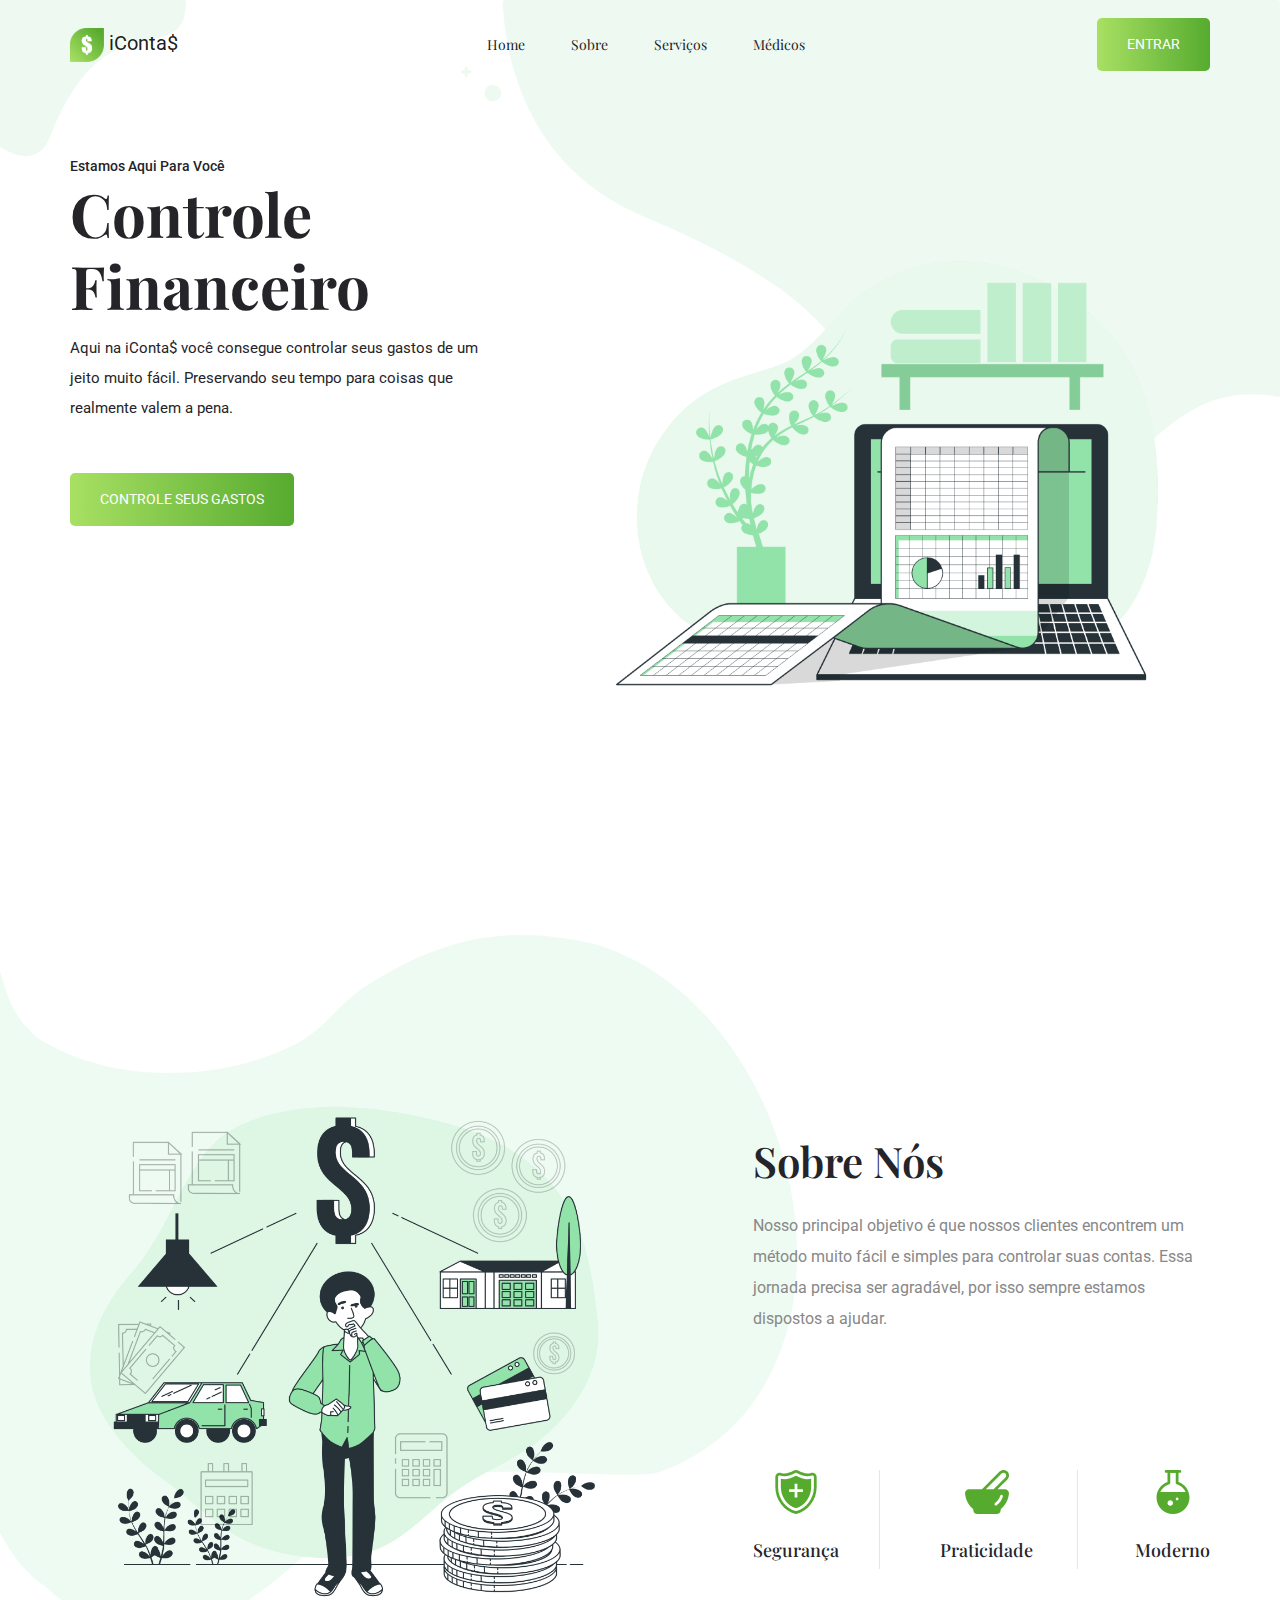
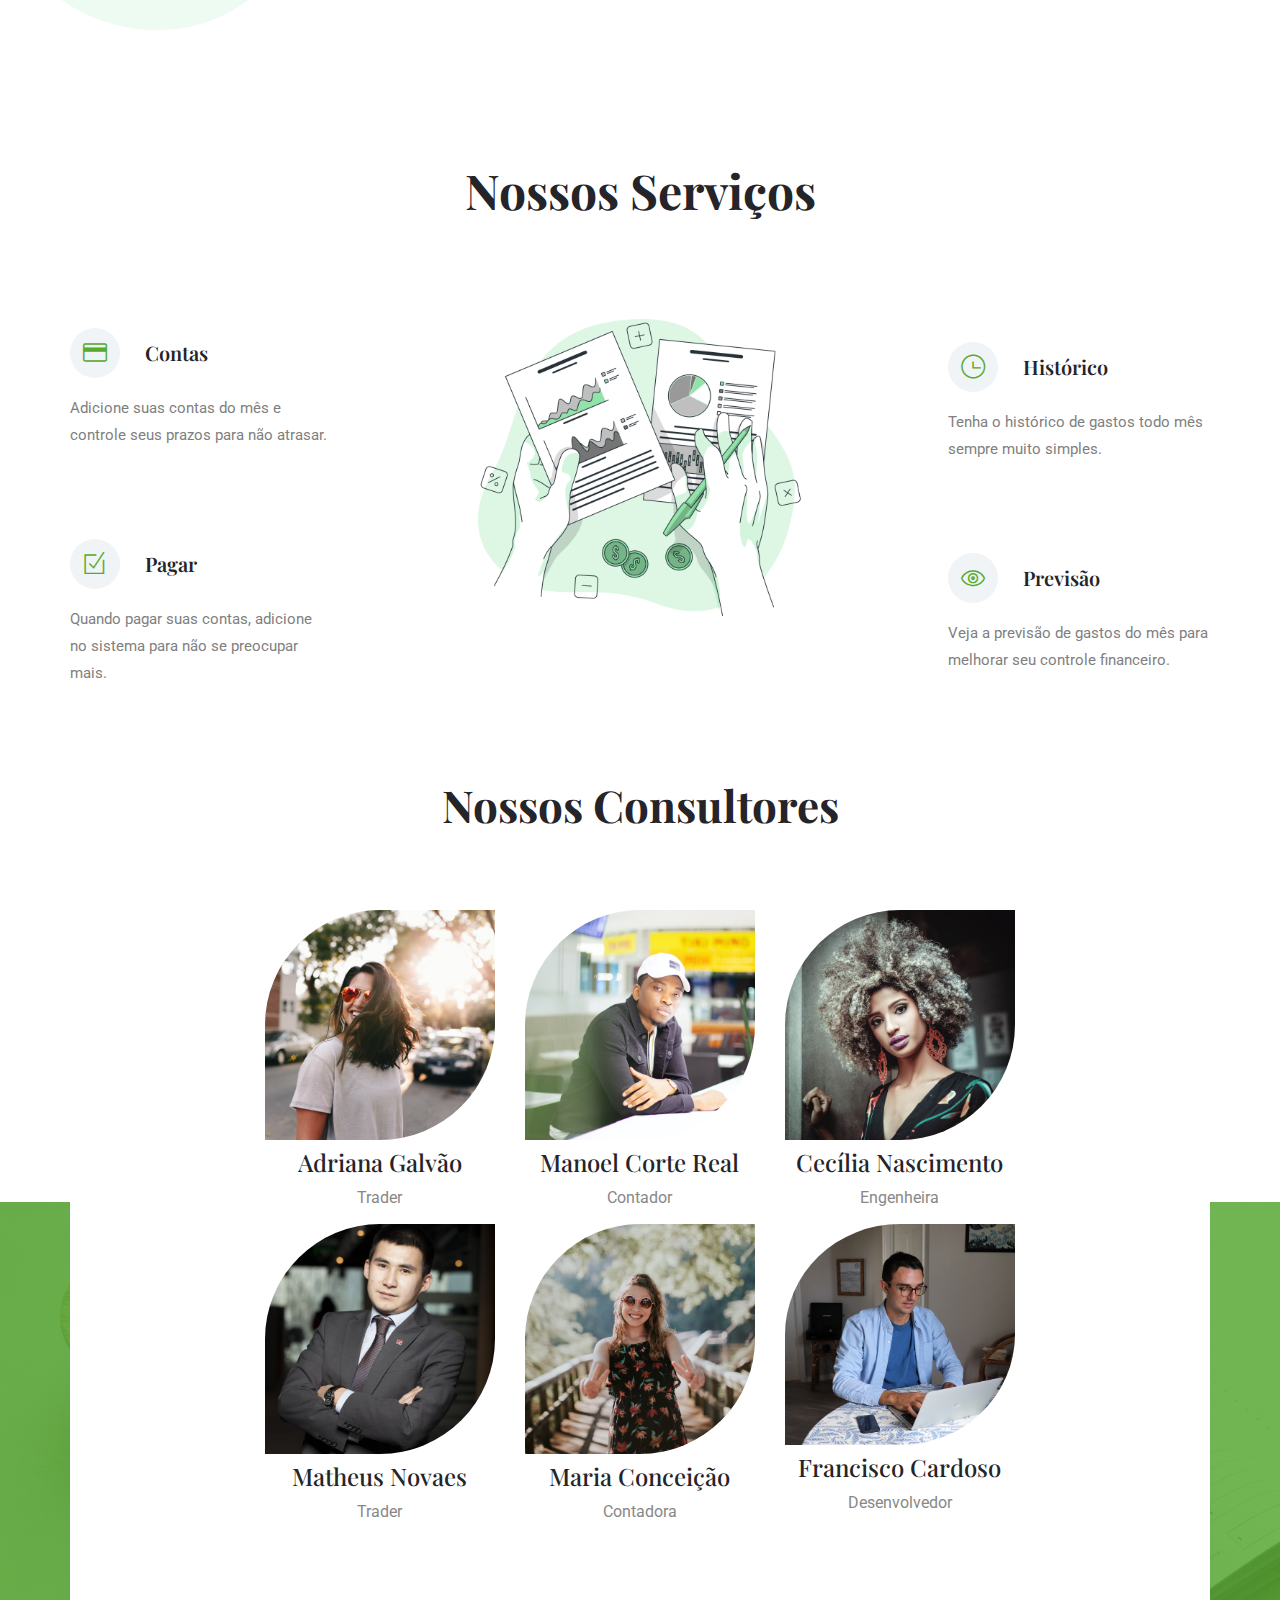
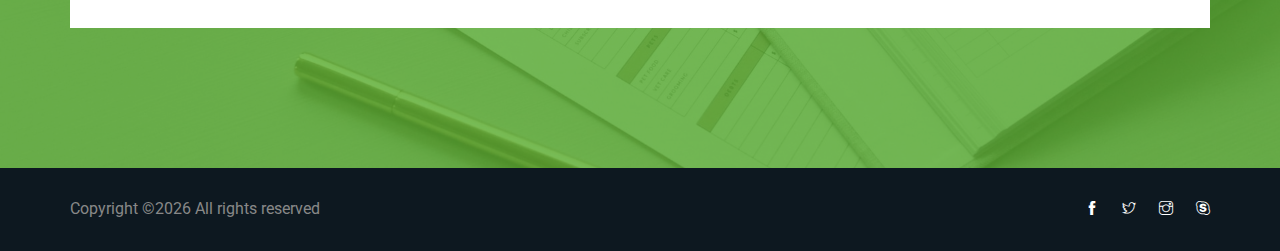
==== commit 1b772338: "foto da mulher" ====
--- a/templates/index.html
+++ b/templates/index.html
@@ -210,7 +210,7 @@
                                             <p>Contador</p>
                                         </div>
                                         <div class="col-lg-4 col-sm-4">
-                                            <img class="img-shape" src="/static/img/pictures/woman-2-extra.jpg" alt="doctor">
+                                            <img class="img-shape" src="/static/img/pictures/woman-2.jpg" alt="doctor">
                                             <h3>Cecília Nascimento</h3>
                                             <p>Engenheira</p>
                                         </div>
